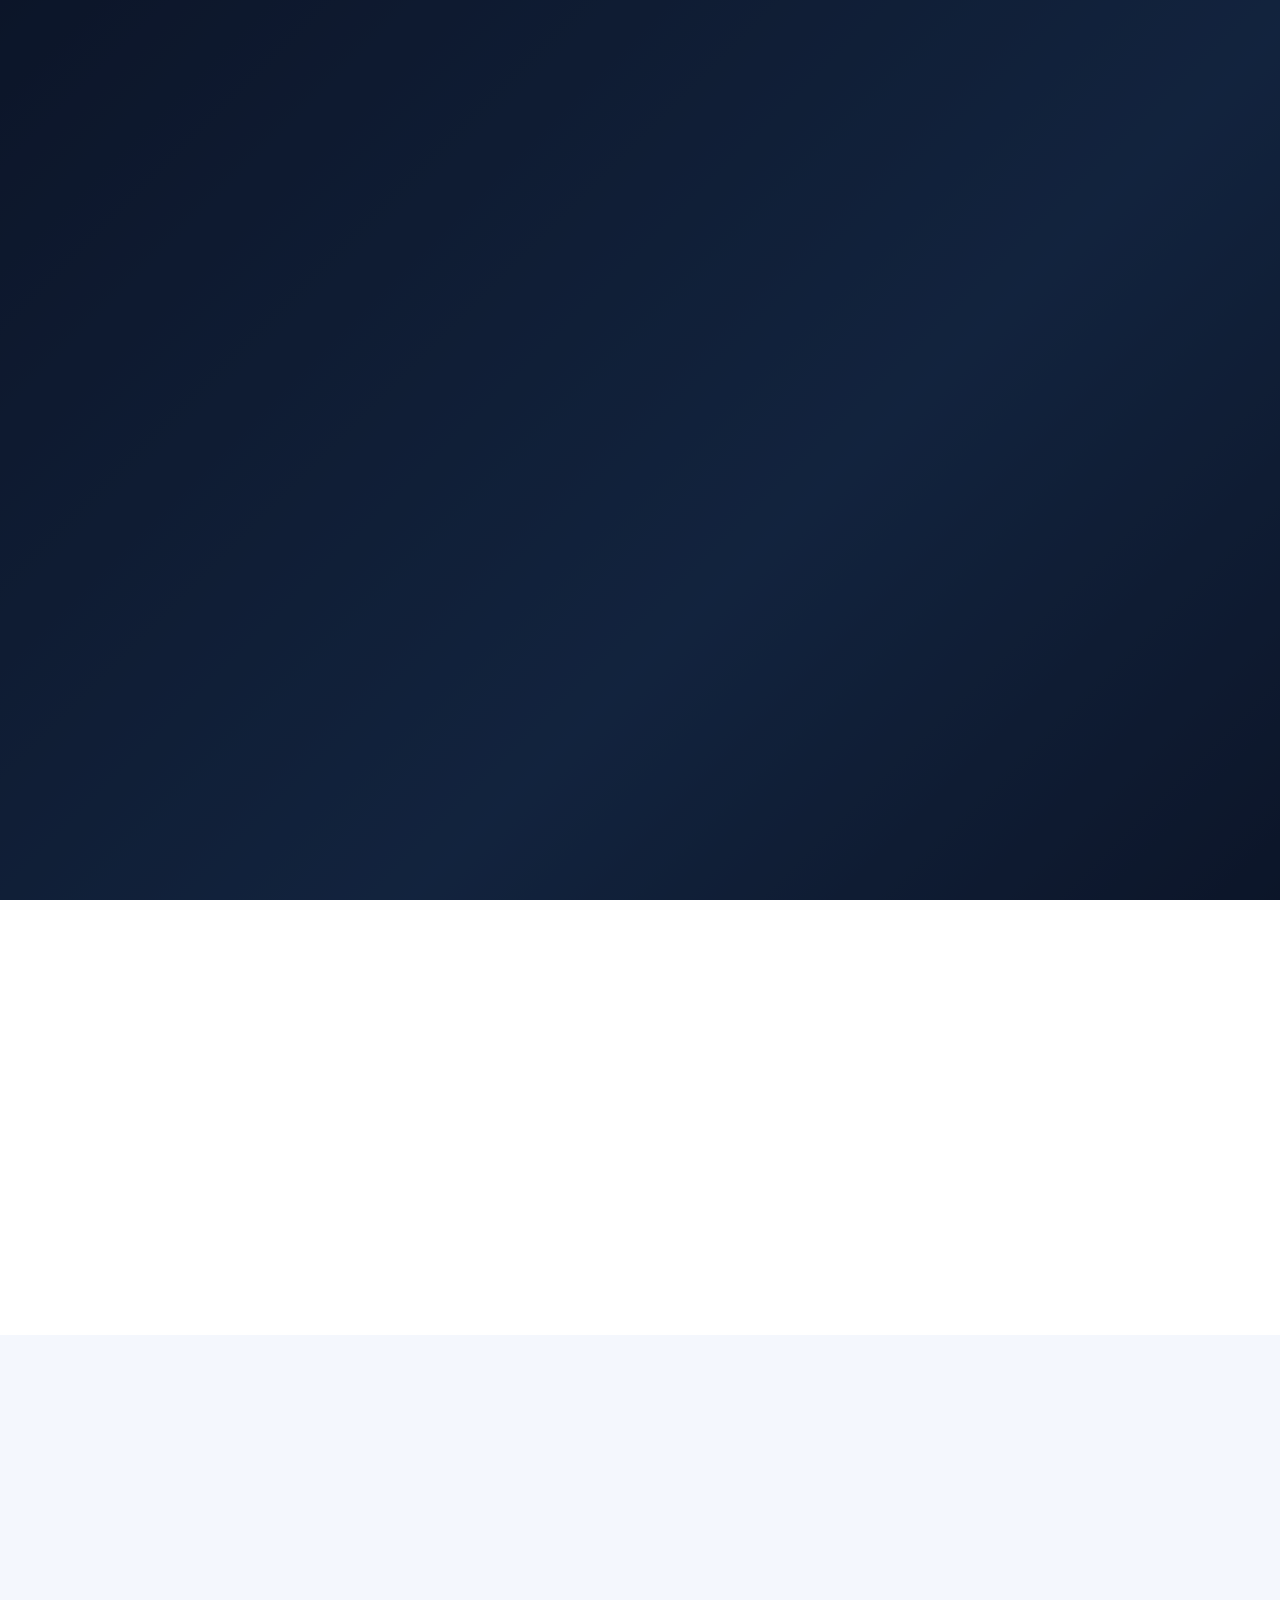
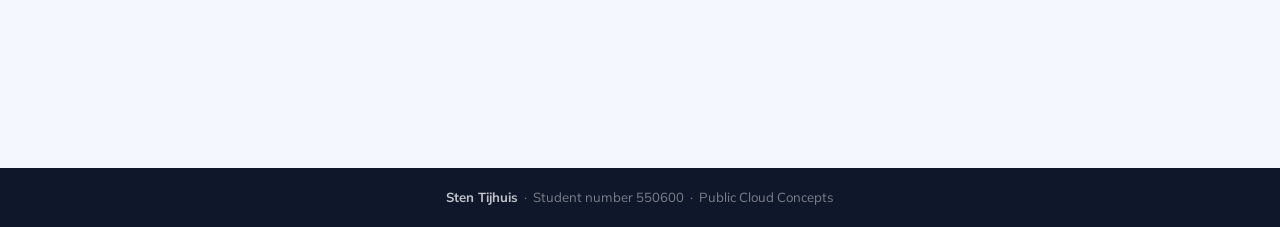
==== Week 1/Bestanden/static-site/index.html @ e8a8feec "chore: herstructurering van bestanden" ====
<!DOCTYPE html>
<html lang="en">

<head>
  <meta charset="utf-8">
  <meta content="width=device-width, initial-scale=1.0" name="viewport">
  <title>Sten Tijhuis — Public Cloud Concepts</title>

  <link href="assets/img/favicon.png" rel="icon">
  <link href="assets/img/apple-touch-icon.png" rel="apple-touch-icon">

  <link href="https://fonts.googleapis.com" rel="preconnect">
  <link href="https://fonts.gstatic.com" rel="preconnect" crossorigin>
  <link href="https://fonts.googleapis.com/css2?family=Raleway:wght@300;400;600;700;800&family=Mulish:wght@300;400;500;600&display=swap" rel="stylesheet">

  <link href="assets/vendor/bootstrap/css/bootstrap.min.css" rel="stylesheet">
  <link href="assets/vendor/bootstrap-icons/bootstrap-icons.css" rel="stylesheet">
  <link href="assets/vendor/aos/aos.css" rel="stylesheet">

  <style>
    :root {
      --accent: #4f8ef7;
      --dark:   #0f172a;
    }

    /* ── Hero ── */
    .hero {
      min-height: 100vh;
      /* TODO: replace gradient with your photo:
         background: url('assets/img/profile/your-photo.jpg') center/cover no-repeat; */
      background: linear-gradient(135deg, #0f172a 0%, #1e3a5f 60%, #0f172a 100%);
      display: flex;
      align-items: center;
      justify-content: center;
      text-align: center;
      position: relative;
    }

    .hero::before {
      content: "";
      position: absolute;
      inset: 0;
      background: rgba(10, 20, 40, 0.6);
    }

    .hero-content {
      position: relative;
      z-index: 2;
      color: #fff;
      padding: 2rem;
    }

    /* Swap this div for <img> once you have a photo */
    .hero-avatar {
      width: 140px;
      height: 140px;
      border-radius: 50%;
      background: var(--accent);
      display: flex;
      align-items: center;
      justify-content: center;
      font-family: 'Raleway', sans-serif;
      font-size: 2.8rem;
      font-weight: 700;
      color: #fff;
      margin: 0 auto 1.5rem;
      border: 4px solid rgba(255, 255, 255, 0.2);
    }

    .hero h1 {
      font-family: 'Raleway', sans-serif;
      font-size: clamp(2.2rem, 5vw, 3.5rem);
      font-weight: 800;
      margin-bottom: 0.5rem;
    }

    .hero .subtitle {
      font-family: 'Mulish', sans-serif;
      font-size: 1.1rem;
      color: rgba(255, 255, 255, 0.7);
      margin-bottom: 1.5rem;
    }

    .hero .student-badge {
      display: inline-block;
      background: rgba(79, 142, 247, 0.15);
      border: 1px solid var(--accent);
      color: #7eb3ff;
      font-family: 'Mulish', sans-serif;
      font-size: 0.85rem;
      padding: 0.35rem 1.1rem;
      border-radius: 50px;
    }

    .scroll-hint {
      position: absolute;
      bottom: 2rem;
      left: 50%;
      transform: translateX(-50%);
      color: rgba(255, 255, 255, 0.35);
      font-size: 1.6rem;
      animation: bounce 2s infinite;
      text-decoration: none;
    }

    @keyframes bounce {
      0%, 100% { transform: translateX(-50%) translateY(0); }
      50%       { transform: translateX(-50%) translateY(8px); }
    }

    /* ── Info cards ── */
    .section-about { padding: 80px 0; background: #fff; }

    .info-card {
      background: #f8faff;
      border: 1px solid #e3eaf7;
      border-radius: 12px;
      padding: 1.75rem;
      height: 100%;
    }

    .info-card .icon {
      width: 46px;
      height: 46px;
      background: var(--accent);
      border-radius: 10px;
      display: flex;
      align-items: center;
      justify-content: center;
      color: #fff;
      font-size: 1.2rem;
      margin-bottom: 1rem;
    }

    .info-card h5 {
      font-family: 'Raleway', sans-serif;
      font-size: 0.72rem;
      font-weight: 700;
      text-transform: uppercase;
      letter-spacing: 1.2px;
      color: #8899bb;
      margin-bottom: 0.3rem;
    }

    .info-card p {
      font-family: 'Mulish', sans-serif;
      font-size: 1rem;
      font-weight: 600;
      color: #1e2d4a;
      margin: 0;
    }

    /* ── Assignment section ── */
    .section-assignment { padding: 70px 0; background: #f4f7fd; }

    .section-label {
      font-family: 'Raleway', sans-serif;
      font-size: 0.75rem;
      font-weight: 700;
      text-transform: uppercase;
      letter-spacing: 2px;
      color: var(--accent);
      margin-bottom: 0.5rem;
    }

    .section-assignment h2 {
      font-family: 'Raleway', sans-serif;
      font-weight: 800;
      font-size: 1.9rem;
      color: #1e2d4a;
      margin-bottom: 1rem;
    }

    .section-assignment p {
      font-family: 'Mulish', sans-serif;
      color: #4a5a78;
      line-height: 1.85;
    }

    .tech-card {
      background: #fff;
      border: 1px solid #e3eaf7;
      border-radius: 12px;
      padding: 1.75rem;
    }

    .tech-card h6 {
      font-family: 'Raleway', sans-serif;
      font-size: 0.72rem;
      font-weight: 700;
      text-transform: uppercase;
      letter-spacing: 1.2px;
      color: #8899bb;
      margin-bottom: 1rem;
    }

    .tech-badge {
      display: inline-block;
      background: #f4f7fd;
      border: 1px solid #dde6f5;
      border-radius: 6px;
      padding: 0.35rem 0.85rem;
      font-family: 'Mulish', sans-serif;
      font-size: 0.82rem;
      font-weight: 600;
      color: #3a5280;
      margin: 0.2rem;
    }

    /* ── Footer ── */
    footer {
      background: var(--dark);
      color: rgba(255, 255, 255, 0.45);
      text-align: center;
      padding: 1.25rem;
      font-family: 'Mulish', sans-serif;
      font-size: 0.82rem;
    }

    footer strong { color: rgba(255, 255, 255, 0.75); }
  </style>
</head>

<body>

  <!-- ── Hero ── -->
  <section class="hero">
    <div class="hero-content" data-aos="fade-up">

      <img src="assets/img/profile/me.avif"
           alt="Sten Tijhuis"
           style="width:170px; height:170px; border-radius:50%; object-fit:cover;
                  border:4px solid rgba(255,255,255,0.2); margin-bottom:1.5rem;
                  display:block; margin-left:auto; margin-right:auto;">

      <h1>Sten Tijhuis</h1>
      <p class="subtitle">Moi, goeiedag</p>
      <span class="student-badge">
        <i class="bi bi-mortarboard me-1"></i> Student number: 550600
      </span>
    </div>
    <a href="#about" class="scroll-hint">
      <i class="bi bi-chevron-double-down"></i>
    </a>
  </section>

  <!-- ── About ── -->
  <section class="section-about" id="about">
    <div class="container">

      <div class="text-center mb-5" data-aos="fade-up">
        <p class="section-label">About</p>
        <h2 style="font-family:'Raleway',sans-serif; font-weight:800; font-size:2rem; color:#1e2d4a;">About me</h2>
      </div>

      <div class="row g-4 justify-content-center" data-aos="fade-up" data-aos-delay="100">
        <div class="col-md-4 col-sm-6">
          <div class="info-card">
            <div class="icon"><i class="bi bi-person-fill"></i></div>
            <h5>Name</h5>
            <p>Sten Tijhuis</p>
          </div>
        </div>
        <div class="col-md-4 col-sm-6">
          <div class="info-card">
            <div class="icon"><i class="bi bi-card-text"></i></div>
            <h5>Student number</h5>
            <p>550600</p>
          </div>
        </div>
        <div class="col-md-4 col-sm-6">
          <div class="info-card">
            <div class="icon"><i class="bi bi-cloud-fill"></i></div>
            <h5>Course</h5>
            <p>Public Cloud Concepts</p>
          </div>
        </div>
      </div>

    </div>
  </section>

  <!-- ── Assignment ── -->
  <section class="section-assignment" id="assignment">
    <div class="container">
      <div class="row align-items-center g-5">

        <div class="col-lg-6" data-aos="fade-right">
          <p class="section-label">Week 1</p>
          <h2>Kubernetes Cluster on Google Cloud</h2>
          <p>
            This application runs as a containerized workload inside a self-managed
            Kubernetes cluster hosted on Google Cloud — spanning three regions:
            Netherlands, Belgium, and the United Kingdom.
          </p>
          <p>
            The image is built automatically via a GitHub Actions CI/CD pipeline
            and pushed to Docker Hub. From there it is deployed to the cluster
            using <code>kubectl apply</code>.
          </p>
        </div>

        <div class="col-lg-6" data-aos="fade-left">
          <div class="tech-card">
            <h6>Tech Stack</h6>
            <span class="tech-badge"><i class="bi bi-google me-1"></i>Google Cloud</span>
            <span class="tech-badge"><i class="bi bi-hdd-network me-1"></i>Kubernetes v1.35</span>
            <span class="tech-badge">kubeadm</span>
            <span class="tech-badge">Flannel CNI</span>
            <span class="tech-badge"><i class="bi bi-box-seam me-1"></i>Docker</span>
            <span class="tech-badge"><i class="bi bi-github me-1"></i>GitHub Actions</span>
            <span class="tech-badge">Docker Hub</span>
            <span class="tech-badge">nginx:alpine</span>
            <span class="tech-badge">Ubuntu 25.10</span>
          </div>
        </div>

      </div>
    </div>
  </section>

  <!-- ── Footer ── -->
  <footer>
    <strong>Sten Tijhuis</strong> &nbsp;·&nbsp; Student number 550600 &nbsp;·&nbsp; Public Cloud Concepts
  </footer>

  <script src="assets/vendor/bootstrap/js/bootstrap.bundle.min.js"></script>
  <script src="assets/vendor/aos/aos.js"></script>
  <script>AOS.init({ duration: 600, easing: 'ease-in-out', once: true });</script>

</body>
</html>
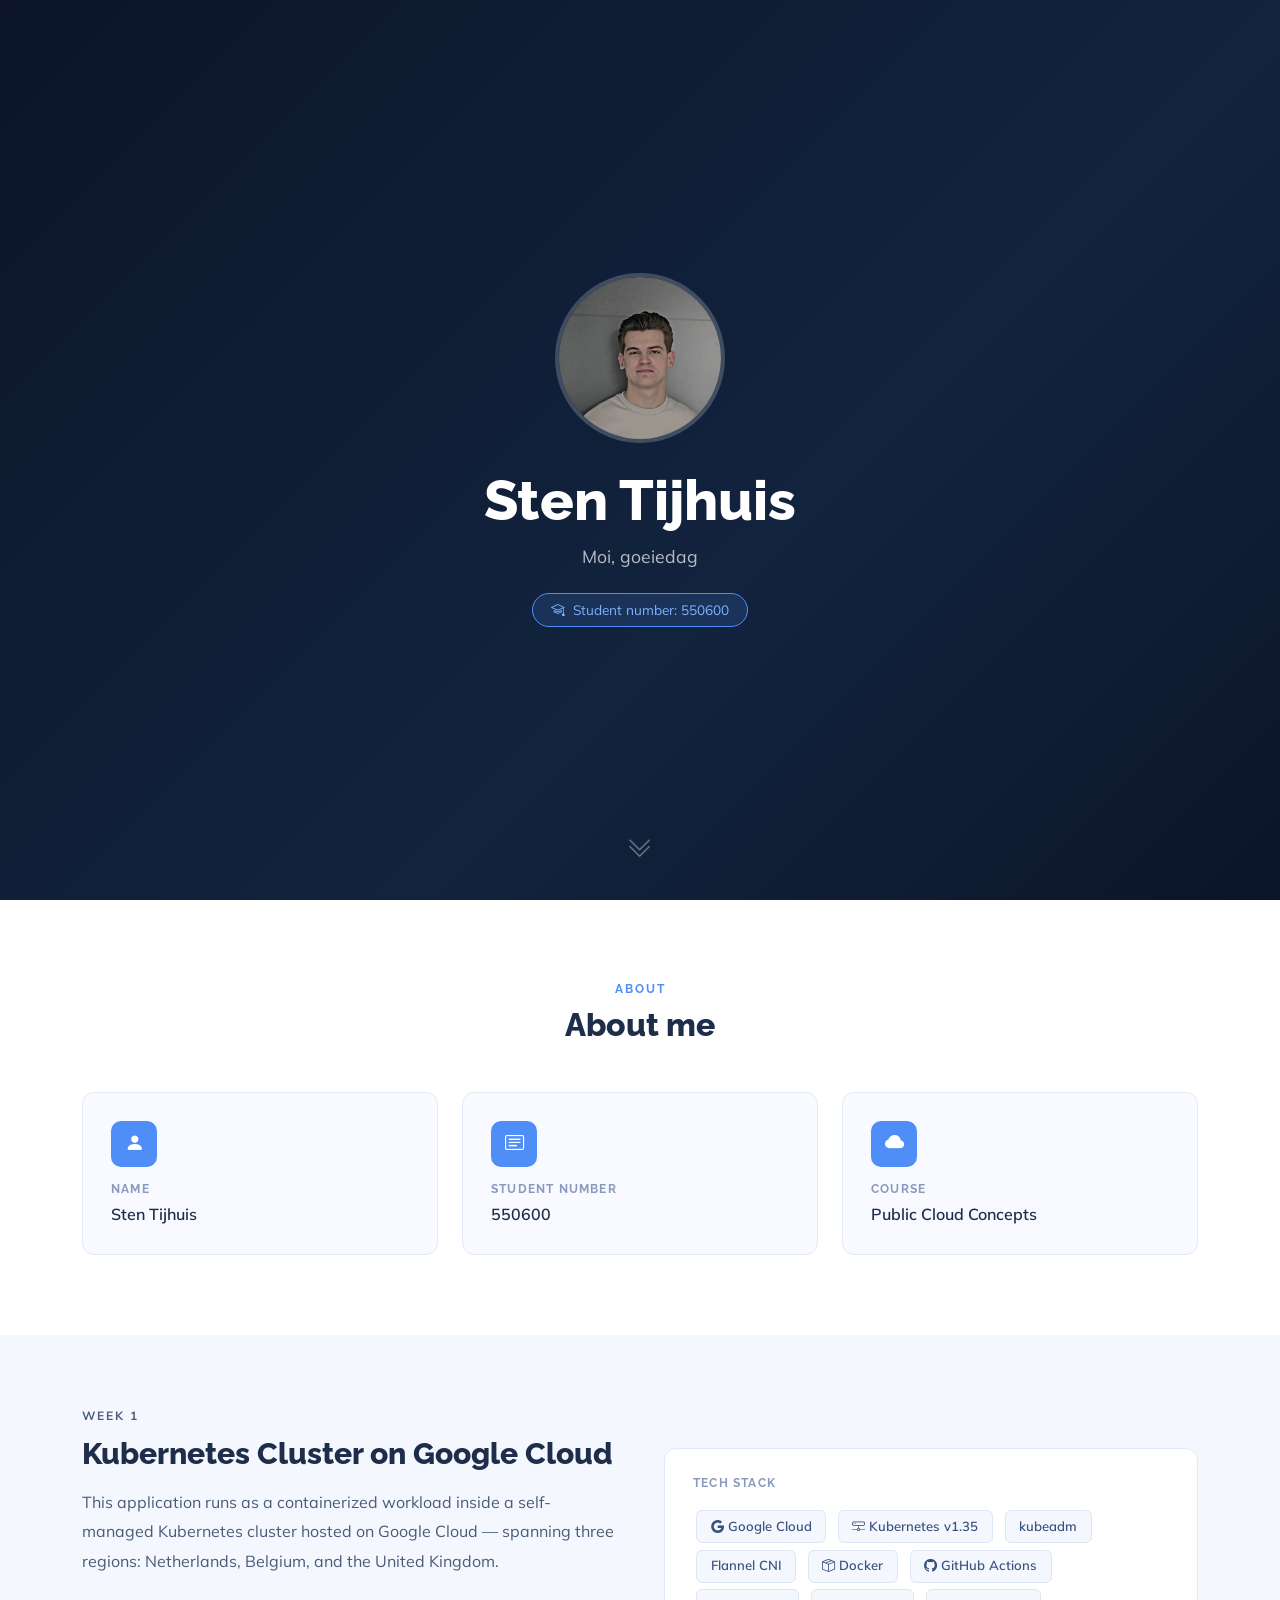
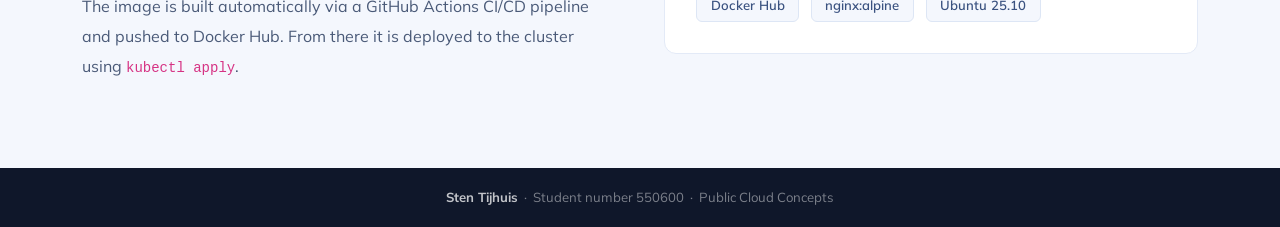
==== commit 433621ef: "chore: remove unused vendor CSS/JS and minify remaining assets Co-authored-by: Stensel8 <102481635+S" ====
--- a/Week 1/Bestanden/static-site/index.html
+++ b/Week 1/Bestanden/static-site/index.html
@@ -1,332 +1,131 @@
-<!DOCTYPE html>
-<html lang="en">
-
-<head>
-  <meta charset="utf-8">
-  <meta content="width=device-width, initial-scale=1.0" name="viewport">
-  <title>Sten Tijhuis — Public Cloud Concepts</title>
-
-  <link href="assets/img/favicon.png" rel="icon">
-  <link href="assets/img/apple-touch-icon.png" rel="apple-touch-icon">
-
-  <link href="https://fonts.googleapis.com" rel="preconnect">
-  <link href="https://fonts.gstatic.com" rel="preconnect" crossorigin>
-  <link href="https://fonts.googleapis.com/css2?family=Raleway:wght@300;400;600;700;800&family=Mulish:wght@300;400;500;600&display=swap" rel="stylesheet">
-
-  <link href="assets/vendor/bootstrap/css/bootstrap.min.css" rel="stylesheet">
-  <link href="assets/vendor/bootstrap-icons/bootstrap-icons.css" rel="stylesheet">
-  <link href="assets/vendor/aos/aos.css" rel="stylesheet">
-
-  <style>
-    :root {
-      --accent: #4f8ef7;
-      --dark:   #0f172a;
-    }
-
-    /* ── Hero ── */
-    .hero {
-      min-height: 100vh;
-      /* TODO: replace gradient with your photo:
-         background: url('assets/img/profile/your-photo.jpg') center/cover no-repeat; */
-      background: linear-gradient(135deg, #0f172a 0%, #1e3a5f 60%, #0f172a 100%);
-      display: flex;
-      align-items: center;
-      justify-content: center;
-      text-align: center;
-      position: relative;
-    }
-
-    .hero::before {
-      content: "";
-      position: absolute;
-      inset: 0;
-      background: rgba(10, 20, 40, 0.6);
-    }
-
-    .hero-content {
-      position: relative;
-      z-index: 2;
-      color: #fff;
-      padding: 2rem;
-    }
-
-    /* Swap this div for <img> once you have a photo */
-    .hero-avatar {
-      width: 140px;
-      height: 140px;
-      border-radius: 50%;
-      background: var(--accent);
-      display: flex;
-      align-items: center;
-      justify-content: center;
-      font-family: 'Raleway', sans-serif;
-      font-size: 2.8rem;
-      font-weight: 700;
-      color: #fff;
-      margin: 0 auto 1.5rem;
-      border: 4px solid rgba(255, 255, 255, 0.2);
-    }
-
-    .hero h1 {
-      font-family: 'Raleway', sans-serif;
-      font-size: clamp(2.2rem, 5vw, 3.5rem);
-      font-weight: 800;
-      margin-bottom: 0.5rem;
-    }
-
-    .hero .subtitle {
-      font-family: 'Mulish', sans-serif;
-      font-size: 1.1rem;
-      color: rgba(255, 255, 255, 0.7);
-      margin-bottom: 1.5rem;
-    }
-
-    .hero .student-badge {
-      display: inline-block;
-      background: rgba(79, 142, 247, 0.15);
-      border: 1px solid var(--accent);
-      color: #7eb3ff;
-      font-family: 'Mulish', sans-serif;
-      font-size: 0.85rem;
-      padding: 0.35rem 1.1rem;
-      border-radius: 50px;
-    }
-
-    .scroll-hint {
-      position: absolute;
-      bottom: 2rem;
-      left: 50%;
-      transform: translateX(-50%);
-      color: rgba(255, 255, 255, 0.35);
-      font-size: 1.6rem;
-      animation: bounce 2s infinite;
-      text-decoration: none;
-    }
-
-    @keyframes bounce {
-      0%, 100% { transform: translateX(-50%) translateY(0); }
-      50%       { transform: translateX(-50%) translateY(8px); }
-    }
-
-    /* ── Info cards ── */
-    .section-about { padding: 80px 0; background: #fff; }
-
-    .info-card {
-      background: #f8faff;
-      border: 1px solid #e3eaf7;
-      border-radius: 12px;
-      padding: 1.75rem;
-      height: 100%;
-    }
-
-    .info-card .icon {
-      width: 46px;
-      height: 46px;
-      background: var(--accent);
-      border-radius: 10px;
-      display: flex;
-      align-items: center;
-      justify-content: center;
-      color: #fff;
-      font-size: 1.2rem;
-      margin-bottom: 1rem;
-    }
-
-    .info-card h5 {
-      font-family: 'Raleway', sans-serif;
-      font-size: 0.72rem;
-      font-weight: 700;
-      text-transform: uppercase;
-      letter-spacing: 1.2px;
-      color: #8899bb;
-      margin-bottom: 0.3rem;
-    }
-
-    .info-card p {
-      font-family: 'Mulish', sans-serif;
-      font-size: 1rem;
-      font-weight: 600;
-      color: #1e2d4a;
-      margin: 0;
-    }
-
-    /* ── Assignment section ── */
-    .section-assignment { padding: 70px 0; background: #f4f7fd; }
-
-    .section-label {
-      font-family: 'Raleway', sans-serif;
-      font-size: 0.75rem;
-      font-weight: 700;
-      text-transform: uppercase;
-      letter-spacing: 2px;
-      color: var(--accent);
-      margin-bottom: 0.5rem;
-    }
-
-    .section-assignment h2 {
-      font-family: 'Raleway', sans-serif;
-      font-weight: 800;
-      font-size: 1.9rem;
-      color: #1e2d4a;
-      margin-bottom: 1rem;
-    }
-
-    .section-assignment p {
-      font-family: 'Mulish', sans-serif;
-      color: #4a5a78;
-      line-height: 1.85;
-    }
-
-    .tech-card {
-      background: #fff;
-      border: 1px solid #e3eaf7;
-      border-radius: 12px;
-      padding: 1.75rem;
-    }
-
-    .tech-card h6 {
-      font-family: 'Raleway', sans-serif;
-      font-size: 0.72rem;
-      font-weight: 700;
-      text-transform: uppercase;
-      letter-spacing: 1.2px;
-      color: #8899bb;
-      margin-bottom: 1rem;
-    }
-
-    .tech-badge {
-      display: inline-block;
-      background: #f4f7fd;
-      border: 1px solid #dde6f5;
-      border-radius: 6px;
-      padding: 0.35rem 0.85rem;
-      font-family: 'Mulish', sans-serif;
-      font-size: 0.82rem;
-      font-weight: 600;
-      color: #3a5280;
-      margin: 0.2rem;
-    }
-
-    /* ── Footer ── */
-    footer {
-      background: var(--dark);
-      color: rgba(255, 255, 255, 0.45);
-      text-align: center;
-      padding: 1.25rem;
-      font-family: 'Mulish', sans-serif;
-      font-size: 0.82rem;
-    }
-
-    footer strong { color: rgba(255, 255, 255, 0.75); }
-  </style>
-</head>
-
-<body>
-
-  <!-- ── Hero ── -->
-  <section class="hero">
-    <div class="hero-content" data-aos="fade-up">
-
-      <img src="assets/img/profile/me.avif"
-           alt="Sten Tijhuis"
-           style="width:170px; height:170px; border-radius:50%; object-fit:cover;
-                  border:4px solid rgba(255,255,255,0.2); margin-bottom:1.5rem;
-                  display:block; margin-left:auto; margin-right:auto;">
-
-      <h1>Sten Tijhuis</h1>
-      <p class="subtitle">Moi, goeiedag</p>
-      <span class="student-badge">
-        <i class="bi bi-mortarboard me-1"></i> Student number: 550600
-      </span>
-    </div>
-    <a href="#about" class="scroll-hint">
-      <i class="bi bi-chevron-double-down"></i>
-    </a>
-  </section>
-
-  <!-- ── About ── -->
-  <section class="section-about" id="about">
-    <div class="container">
-
-      <div class="text-center mb-5" data-aos="fade-up">
-        <p class="section-label">About</p>
-        <h2 style="font-family:'Raleway',sans-serif; font-weight:800; font-size:2rem; color:#1e2d4a;">About me</h2>
-      </div>
-
-      <div class="row g-4 justify-content-center" data-aos="fade-up" data-aos-delay="100">
-        <div class="col-md-4 col-sm-6">
-          <div class="info-card">
-            <div class="icon"><i class="bi bi-person-fill"></i></div>
-            <h5>Name</h5>
-            <p>Sten Tijhuis</p>
-          </div>
-        </div>
-        <div class="col-md-4 col-sm-6">
-          <div class="info-card">
-            <div class="icon"><i class="bi bi-card-text"></i></div>
-            <h5>Student number</h5>
-            <p>550600</p>
-          </div>
-        </div>
-        <div class="col-md-4 col-sm-6">
-          <div class="info-card">
-            <div class="icon"><i class="bi bi-cloud-fill"></i></div>
-            <h5>Course</h5>
-            <p>Public Cloud Concepts</p>
-          </div>
-        </div>
-      </div>
-
-    </div>
-  </section>
-
-  <!-- ── Assignment ── -->
-  <section class="section-assignment" id="assignment">
-    <div class="container">
-      <div class="row align-items-center g-5">
-
-        <div class="col-lg-6" data-aos="fade-right">
-          <p class="section-label">Week 1</p>
-          <h2>Kubernetes Cluster on Google Cloud</h2>
-          <p>
-            This application runs as a containerized workload inside a self-managed
-            Kubernetes cluster hosted on Google Cloud — spanning three regions:
-            Netherlands, Belgium, and the United Kingdom.
-          </p>
-          <p>
-            The image is built automatically via a GitHub Actions CI/CD pipeline
-            and pushed to Docker Hub. From there it is deployed to the cluster
-            using <code>kubectl apply</code>.
-          </p>
-        </div>
-
-        <div class="col-lg-6" data-aos="fade-left">
-          <div class="tech-card">
-            <h6>Tech Stack</h6>
-            <span class="tech-badge"><i class="bi bi-google me-1"></i>Google Cloud</span>
-            <span class="tech-badge"><i class="bi bi-hdd-network me-1"></i>Kubernetes v1.35</span>
-            <span class="tech-badge">kubeadm</span>
-            <span class="tech-badge">Flannel CNI</span>
-            <span class="tech-badge"><i class="bi bi-box-seam me-1"></i>Docker</span>
-            <span class="tech-badge"><i class="bi bi-github me-1"></i>GitHub Actions</span>
-            <span class="tech-badge">Docker Hub</span>
-            <span class="tech-badge">nginx:alpine</span>
-            <span class="tech-badge">Ubuntu 25.10</span>
-          </div>
-        </div>
-
-      </div>
-    </div>
-  </section>
-
-  <!-- ── Footer ── -->
-  <footer>
-    <strong>Sten Tijhuis</strong> &nbsp;·&nbsp; Student number 550600 &nbsp;·&nbsp; Public Cloud Concepts
-  </footer>
-
-  <script src="assets/vendor/bootstrap/js/bootstrap.bundle.min.js"></script>
-  <script src="assets/vendor/aos/aos.js"></script>
-  <script>AOS.init({ duration: 600, easing: 'ease-in-out', once: true });</script>
-
-</body>
-</html>
+<!DOCTYPE html>
+<html lang="en">
+
+<head>
+  <meta charset="utf-8">
+  <meta content="width=device-width, initial-scale=1.0" name="viewport">
+  <title>Sten Tijhuis — Public Cloud Concepts</title>
+
+  <link href="assets/img/favicon.png" rel="icon">
+  <link href="assets/img/apple-touch-icon.png" rel="apple-touch-icon">
+
+  <link href="https://fonts.googleapis.com" rel="preconnect">
+  <link href="https://fonts.gstatic.com" rel="preconnect" crossorigin>
+  <link href="https://fonts.googleapis.com/css2?family=Raleway:wght@300;400;600;700;800&family=Mulish:wght@300;400;500;600&display=swap" rel="stylesheet">
+
+  <link href="assets/vendor/bootstrap/css/bootstrap.min.css" rel="stylesheet">
+  <link href="assets/vendor/bootstrap-icons/bootstrap-icons.min.css" rel="stylesheet">
+  <link href="assets/vendor/aos/aos.css" rel="stylesheet">
+
+  <style>:root{--accent:#4f8ef7;--dark:#0f172a}.hero{min-height:100vh;background:linear-gradient(135deg,#0f172a 0,#1e3a5f 60%,#0f172a 100%);display:flex;align-items:center;justify-content:center;text-align:center;position:relative}.hero::before{content:"";position:absolute;inset:0;background:rgba(10,20,40,.6)}.hero-content{position:relative;z-index:2;color:#fff;padding:2rem}.hero-avatar{width:140px;height:140px;border-radius:50%;background:var(--accent);display:flex;align-items:center;justify-content:center;font-family:Raleway,sans-serif;font-size:2.8rem;font-weight:700;color:#fff;margin:0 auto 1.5rem;border:4px solid rgba(255,255,255,.2)}.hero h1{font-family:Raleway,sans-serif;font-size:clamp(2.2rem, 5vw, 3.5rem);font-weight:800;margin-bottom:.5rem}.hero .subtitle{font-family:Mulish,sans-serif;font-size:1.1rem;color:rgba(255,255,255,.7);margin-bottom:1.5rem}.hero .student-badge{display:inline-block;background:rgba(79,142,247,.15);border:1px solid var(--accent);color:#7eb3ff;font-family:Mulish,sans-serif;font-size:.85rem;padding:.35rem 1.1rem;border-radius:50px}.scroll-hint{position:absolute;bottom:2rem;left:50%;transform:translateX(-50%);color:rgba(255,255,255,.35);font-size:1.6rem;animation:bounce 2s infinite;text-decoration:none}@keyframes bounce{0%,100%{transform:translateX(-50%) translateY(0)}50%{transform:translateX(-50%) translateY(8px)}}.section-about{padding:80px 0;background:#fff}.info-card{background:#f8faff;border:1px solid #e3eaf7;border-radius:12px;padding:1.75rem;height:100%}.info-card .icon{width:46px;height:46px;background:var(--accent);border-radius:10px;display:flex;align-items:center;justify-content:center;color:#fff;font-size:1.2rem;margin-bottom:1rem}.info-card h5{font-family:Raleway,sans-serif;font-size:.72rem;font-weight:700;text-transform:uppercase;letter-spacing:1.2px;color:#89b;margin-bottom:.3rem}.info-card p{font-family:Mulish,sans-serif;font-size:1rem;font-weight:600;color:#1e2d4a;margin:0}.section-assignment{padding:70px 0;background:#f4f7fd}.section-label{font-family:Raleway,sans-serif;font-size:.75rem;font-weight:700;text-transform:uppercase;letter-spacing:2px;color:var(--accent);margin-bottom:.5rem}.section-assignment h2{font-family:Raleway,sans-serif;font-weight:800;font-size:1.9rem;color:#1e2d4a;margin-bottom:1rem}.section-assignment p{font-family:Mulish,sans-serif;color:#4a5a78;line-height:1.85}.tech-card{background:#fff;border:1px solid #e3eaf7;border-radius:12px;padding:1.75rem}.tech-card h6{font-family:Raleway,sans-serif;font-size:.72rem;font-weight:700;text-transform:uppercase;letter-spacing:1.2px;color:#89b;margin-bottom:1rem}.tech-badge{display:inline-block;background:#f4f7fd;border:1px solid #dde6f5;border-radius:6px;padding:.35rem .85rem;font-family:Mulish,sans-serif;font-size:.82rem;font-weight:600;color:#3a5280;margin:.2rem}footer{background:var(--dark);color:rgba(255,255,255,.45);text-align:center;padding:1.25rem;font-family:Mulish,sans-serif;font-size:.82rem}footer strong{color:rgba(255,255,255,.75)}</style>
+</head>
+
+<body>
+
+  <!-- ── Hero ── -->
+  <section class="hero">
+    <div class="hero-content" data-aos="fade-up">
+
+      <img src="assets/img/profile/me.avif"
+           alt="Sten Tijhuis"
+           style="width:170px; height:170px; border-radius:50%; object-fit:cover;
+                  border:4px solid rgba(255,255,255,0.2); margin-bottom:1.5rem;
+                  display:block; margin-left:auto; margin-right:auto;">
+
+      <h1>Sten Tijhuis</h1>
+      <p class="subtitle">Moi, goeiedag</p>
+      <span class="student-badge">
+        <i class="bi bi-mortarboard me-1"></i> Student number: 550600
+      </span>
+    </div>
+    <a href="#about" class="scroll-hint">
+      <i class="bi bi-chevron-double-down"></i>
+    </a>
+  </section>
+
+  <!-- ── About ── -->
+  <section class="section-about" id="about">
+    <div class="container">
+
+      <div class="text-center mb-5" data-aos="fade-up">
+        <p class="section-label">About</p>
+        <h2 style="font-family:'Raleway',sans-serif; font-weight:800; font-size:2rem; color:#1e2d4a;">About me</h2>
+      </div>
+
+      <div class="row g-4 justify-content-center" data-aos="fade-up" data-aos-delay="100">
+        <div class="col-md-4 col-sm-6">
+          <div class="info-card">
+            <div class="icon"><i class="bi bi-person-fill"></i></div>
+            <h5>Name</h5>
+            <p>Sten Tijhuis</p>
+          </div>
+        </div>
+        <div class="col-md-4 col-sm-6">
+          <div class="info-card">
+            <div class="icon"><i class="bi bi-card-text"></i></div>
+            <h5>Student number</h5>
+            <p>550600</p>
+          </div>
+        </div>
+        <div class="col-md-4 col-sm-6">
+          <div class="info-card">
+            <div class="icon"><i class="bi bi-cloud-fill"></i></div>
+            <h5>Course</h5>
+            <p>Public Cloud Concepts</p>
+          </div>
+        </div>
+      </div>
+
+    </div>
+  </section>
+
+  <!-- ── Assignment ── -->
+  <section class="section-assignment" id="assignment">
+    <div class="container">
+      <div class="row align-items-center g-5">
+
+        <div class="col-lg-6" data-aos="fade-right">
+          <p class="section-label">Week 1</p>
+          <h2>Kubernetes Cluster on Google Cloud</h2>
+          <p>
+            This application runs as a containerized workload inside a self-managed
+            Kubernetes cluster hosted on Google Cloud — spanning three regions:
+            Netherlands, Belgium, and the United Kingdom.
+          </p>
+          <p>
+            The image is built automatically via a GitHub Actions CI/CD pipeline
+            and pushed to Docker Hub. From there it is deployed to the cluster
+            using <code>kubectl apply</code>.
+          </p>
+        </div>
+
+        <div class="col-lg-6" data-aos="fade-left">
+          <div class="tech-card">
+            <h6>Tech Stack</h6>
+            <span class="tech-badge"><i class="bi bi-google me-1"></i>Google Cloud</span>
+            <span class="tech-badge"><i class="bi bi-hdd-network me-1"></i>Kubernetes v1.35</span>
+            <span class="tech-badge">kubeadm</span>
+            <span class="tech-badge">Flannel CNI</span>
+            <span class="tech-badge"><i class="bi bi-box-seam me-1"></i>Docker</span>
+            <span class="tech-badge"><i class="bi bi-github me-1"></i>GitHub Actions</span>
+            <span class="tech-badge">Docker Hub</span>
+            <span class="tech-badge">nginx:alpine</span>
+            <span class="tech-badge">Ubuntu 25.10</span>
+          </div>
+        </div>
+
+      </div>
+    </div>
+  </section>
+
+  <!-- ── Footer ── -->
+  <footer>
+    <strong>Sten Tijhuis</strong> &nbsp;·&nbsp; Student number 550600 &nbsp;·&nbsp; Public Cloud Concepts
+  </footer>
+
+  <script src="assets/vendor/bootstrap/js/bootstrap.bundle.min.js"></script>
+  <script src="assets/vendor/aos/aos.js"></script>
+  <script>AOS.init({ duration: 600, easing: 'ease-in-out', once: true });</script>
+
+</body>
+</html>
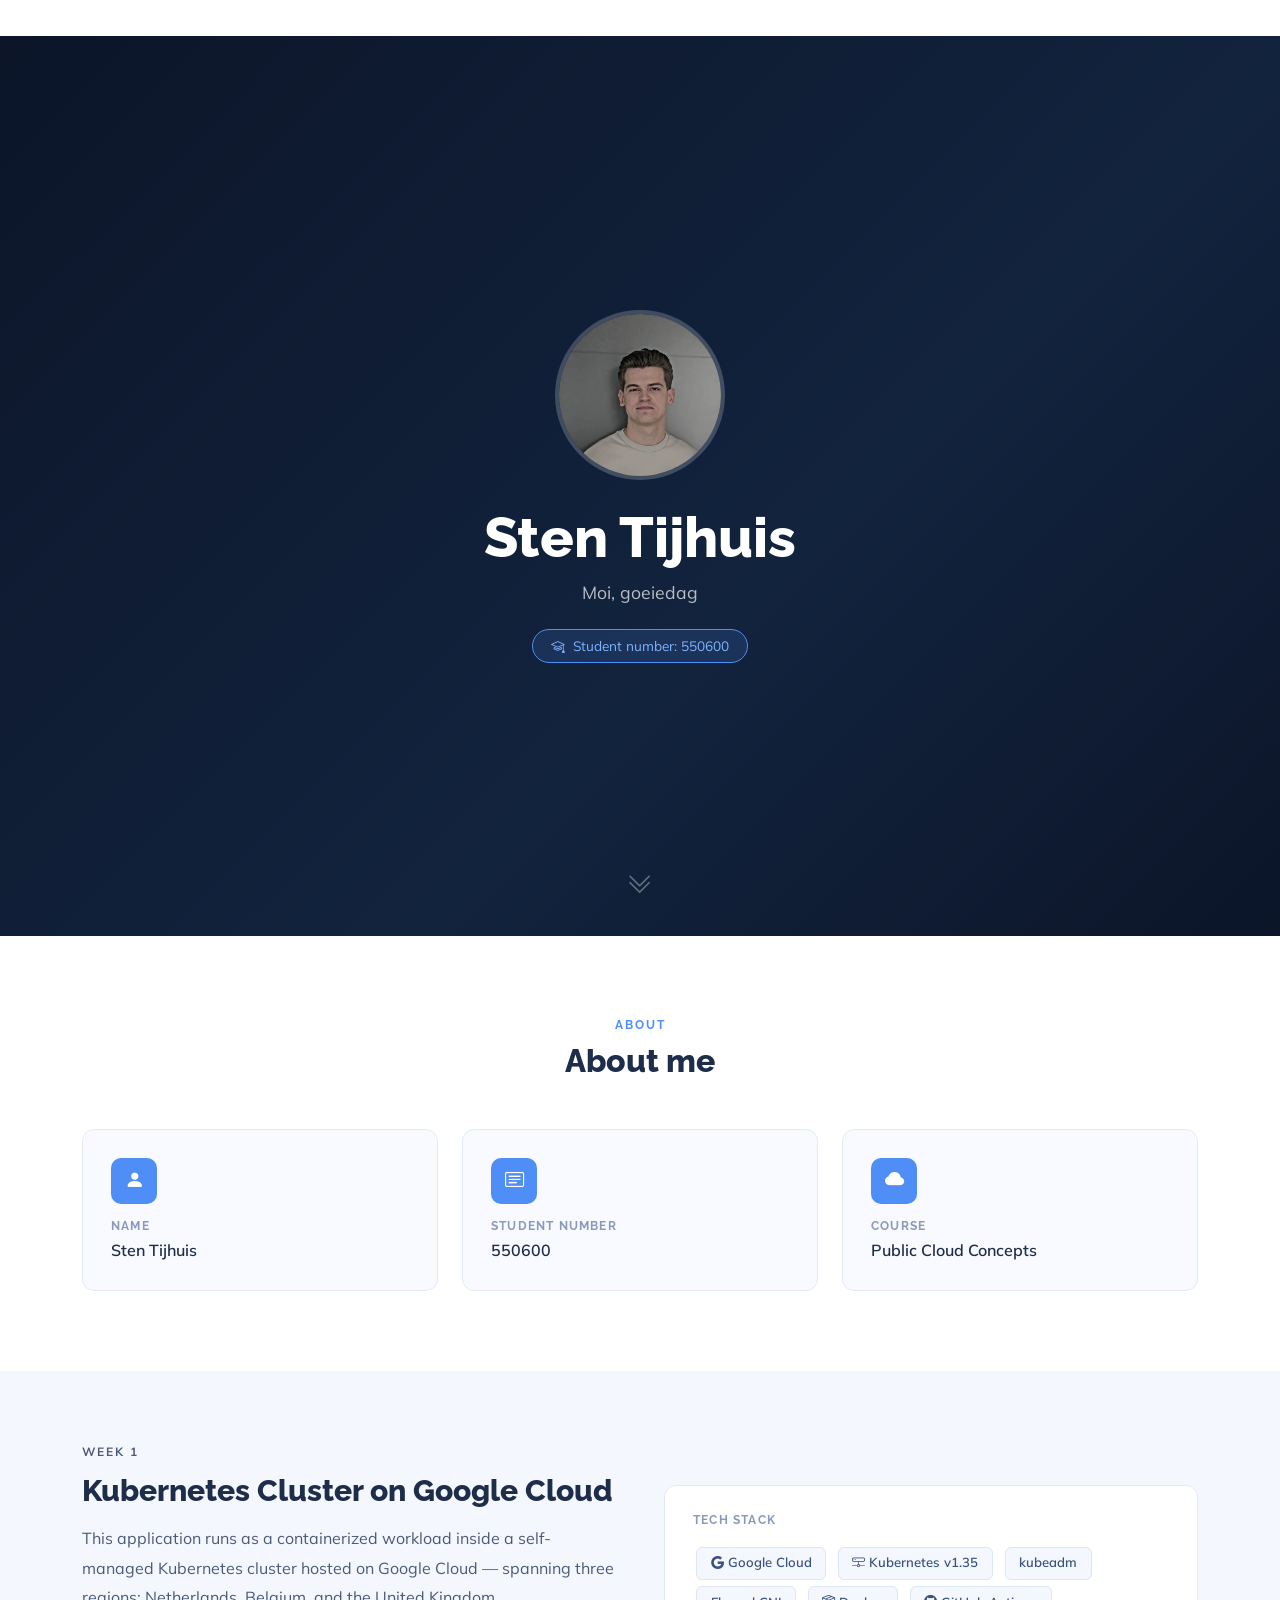
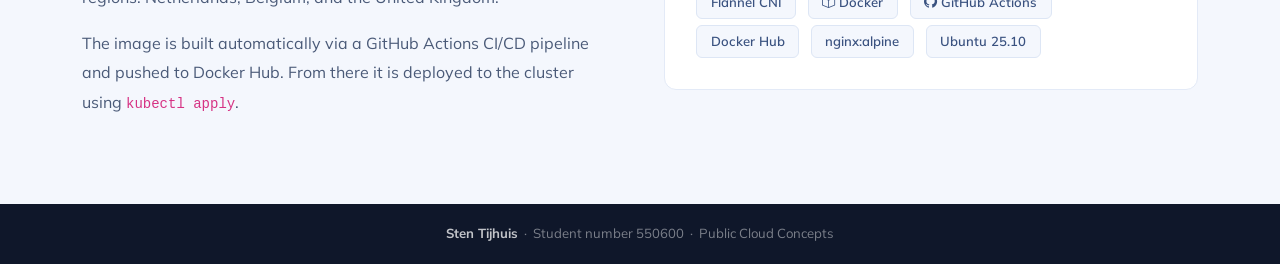
==== commit 2f655c6b: "feat: Add new AVIF image for website display in Week 3 Uitwerking" ====
--- a/Week 1/Bestanden/static-site/index.html
+++ b/Week 1/Bestanden/static-site/index.html
@@ -6,8 +6,6 @@
   <meta content="width=device-width, initial-scale=1.0" name="viewport">
   <title>Sten Tijhuis — Public Cloud Concepts</title>
 
-  <link href="assets/img/favicon.png" rel="icon">
-  <link href="assets/img/apple-touch-icon.png" rel="apple-touch-icon">
 
   <link href="https://fonts.googleapis.com" rel="preconnect">
   <link href="https://fonts.gstatic.com" rel="preconnect" crossorigin>
@@ -21,6 +19,11 @@
 </head>
 
 <body>
+
+  <!-- Slot indicator: ingevoegd op build-tijd via Docker ARG -->
+  <div style="background:__SLOT_COLOR__;color:#fff;text-align:center;padding:.5rem 1rem;font-family:Mulish,sans-serif;font-size:.85rem;font-weight:700;letter-spacing:.5px;">
+    Active deployment slot: __SLOT__
+  </div>
 
   <!-- ── Hero ── -->
   <section class="hero">
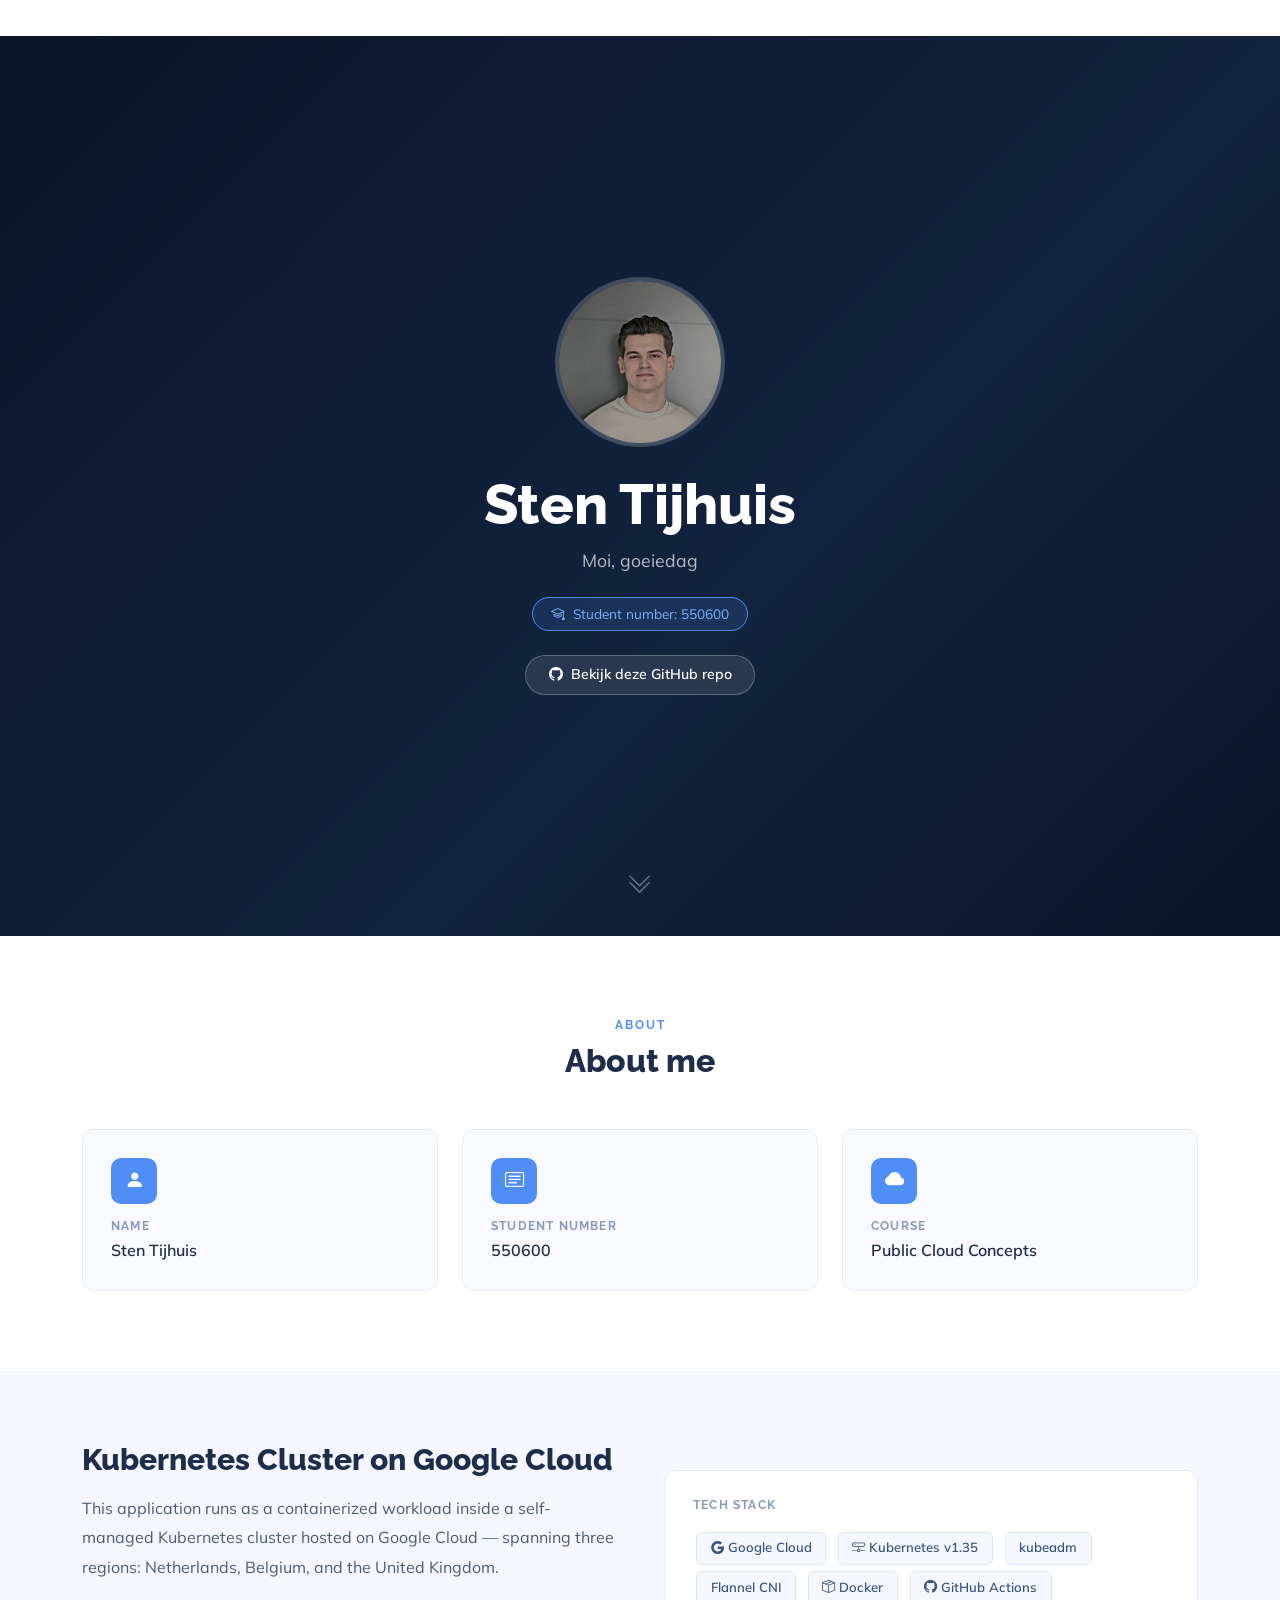
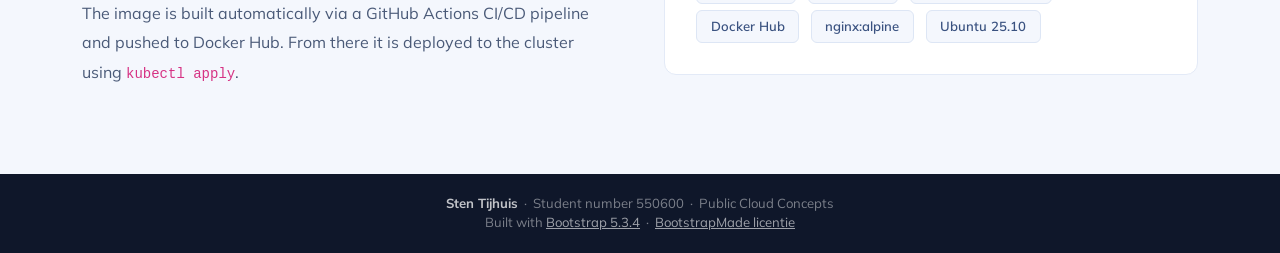
==== commit 7db78708: "feat: Add CI badges and update Docker configuration for Blue-Green deployment" ====
--- a/Week 1/Bestanden/static-site/index.html
+++ b/Week 1/Bestanden/static-site/index.html
@@ -40,6 +40,13 @@
       <span class="student-badge">
         <i class="bi bi-mortarboard me-1"></i> Student number: 550600
       </span>
+      <div style="margin-top:1.5rem;">
+        <a href="https://github.com/Stensel8/public-cloud-concepts" target="_blank" rel="noopener"
+           style="display:inline-flex;align-items:center;gap:.5rem;background:rgba(255,255,255,.1);border:1px solid rgba(255,255,255,.25);color:#fff;font-family:Mulish,sans-serif;font-size:.88rem;font-weight:600;padding:.55rem 1.4rem;border-radius:50px;text-decoration:none;transition:background .2s;"
+           onmouseover="this.style.background='rgba(255,255,255,.2)'" onmouseout="this.style.background='rgba(255,255,255,.1)'">
+          <i class="bi bi-github"></i> Bekijk deze GitHub repo
+        </a>
+      </div>
     </div>
     <a href="#about" class="scroll-hint">
       <i class="bi bi-chevron-double-down"></i>
@@ -88,7 +95,6 @@
       <div class="row align-items-center g-5">
 
         <div class="col-lg-6" data-aos="fade-right">
-          <p class="section-label">Week 1</p>
           <h2>Kubernetes Cluster on Google Cloud</h2>
           <p>
             This application runs as a containerized workload inside a self-managed
@@ -124,6 +130,10 @@
   <!-- ── Footer ── -->
   <footer>
     <strong>Sten Tijhuis</strong> &nbsp;·&nbsp; Student number 550600 &nbsp;·&nbsp; Public Cloud Concepts
+    <br>
+    Built with <a href="https://getbootstrap.com/" target="_blank" rel="noopener" style="color:rgba(255,255,255,.6);">Bootstrap 5.3.4</a>
+    &nbsp;·&nbsp;
+    <a href="https://bootstrapmade.com/license/" target="_blank" rel="noopener" style="color:rgba(255,255,255,.6);">BootstrapMade licentie</a>
   </footer>
 
   <script src="assets/vendor/bootstrap/js/bootstrap.bundle.min.js"></script>
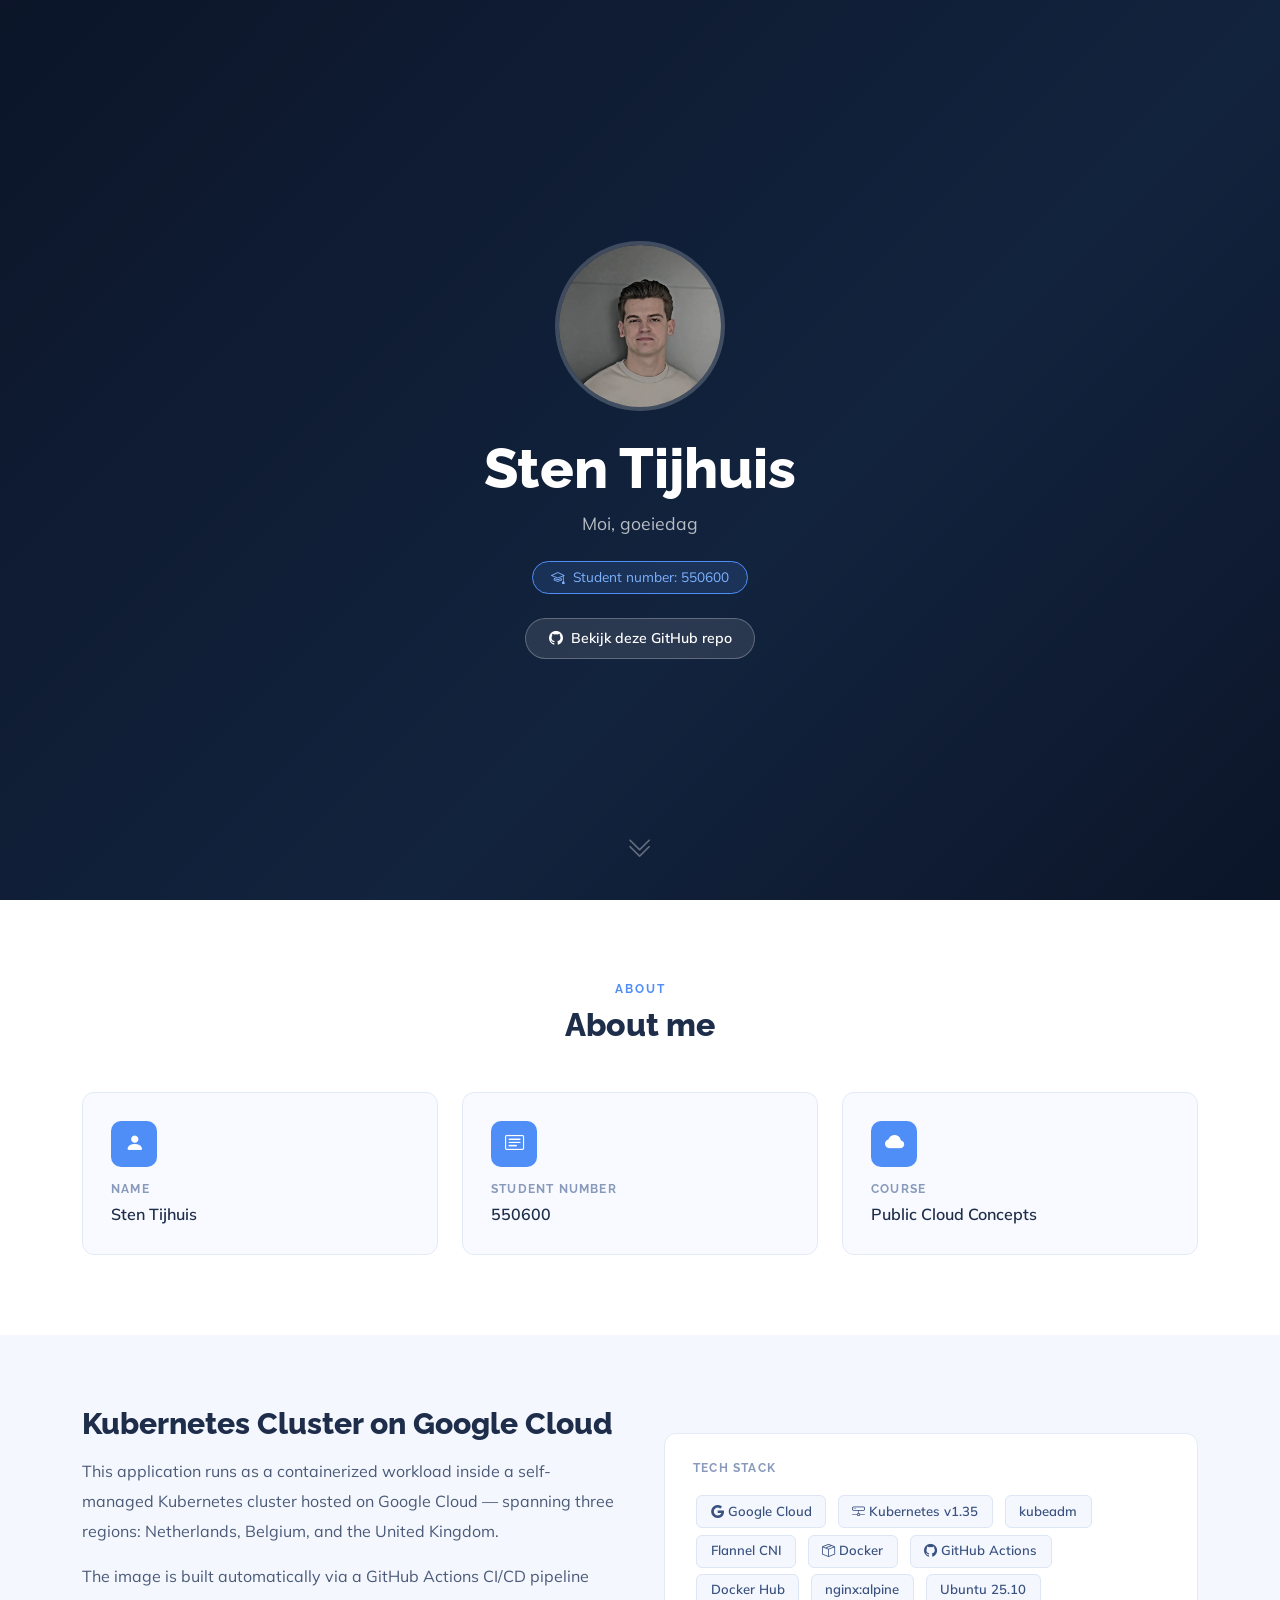
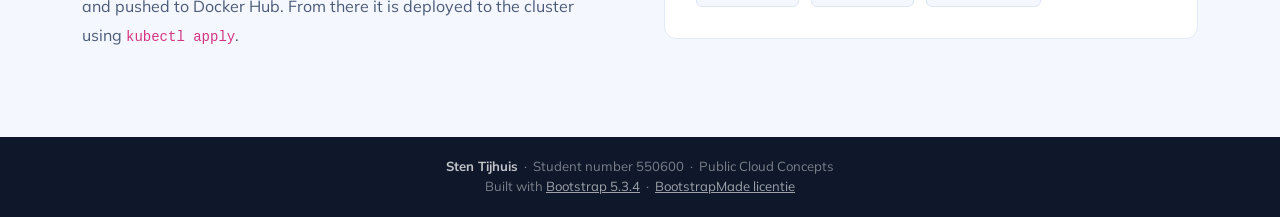
==== commit 481d3f36: "refactor: pipeline week 3 simpeler maken" ====
--- a/Week 1/Bestanden/static-site/index.html
+++ b/Week 1/Bestanden/static-site/index.html
@@ -19,11 +19,6 @@
 </head>
 
 <body>
-
-  <!-- Slot indicator: ingevoegd op build-tijd via Docker ARG -->
-  <div style="background:__SLOT_COLOR__;color:#fff;text-align:center;padding:.5rem 1rem;font-family:Mulish,sans-serif;font-size:.85rem;font-weight:700;letter-spacing:.5px;">
-    Active deployment slot: __SLOT__
-  </div>
 
   <!-- ── Hero ── -->
   <section class="hero">
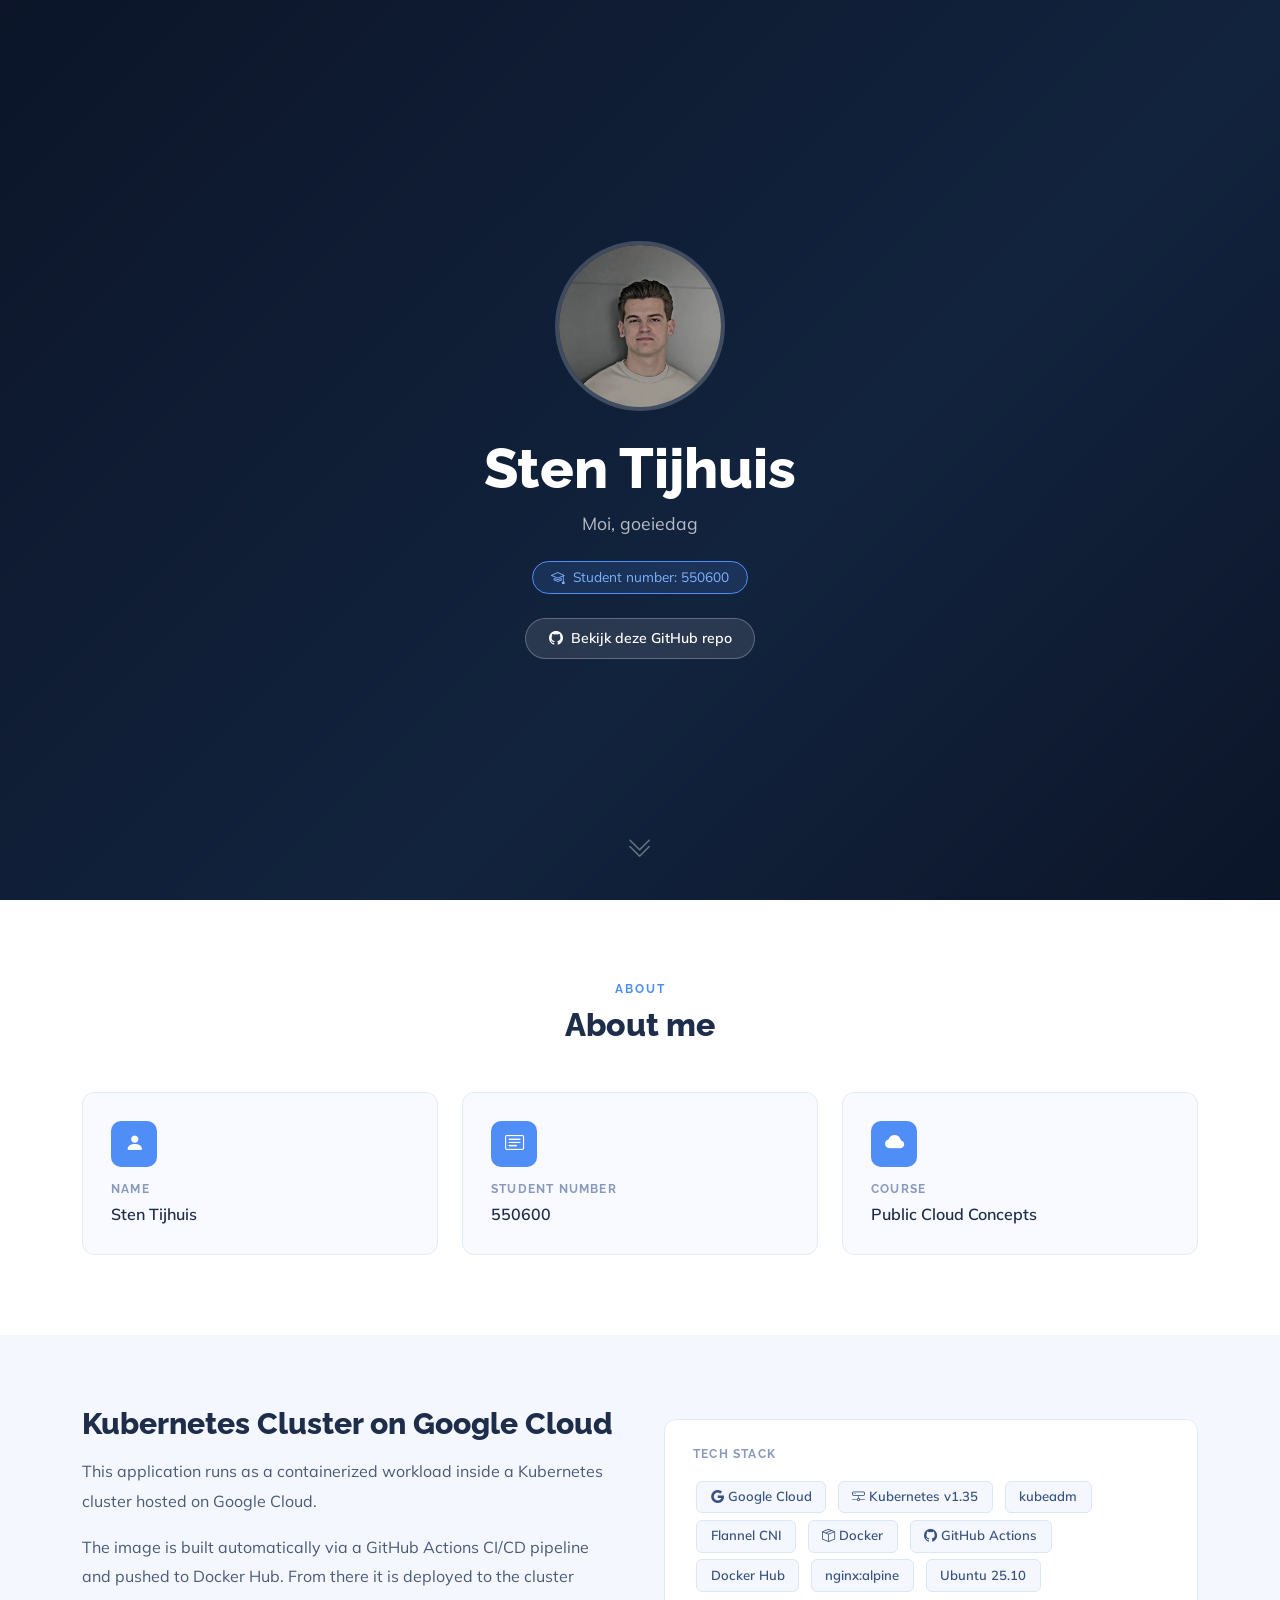
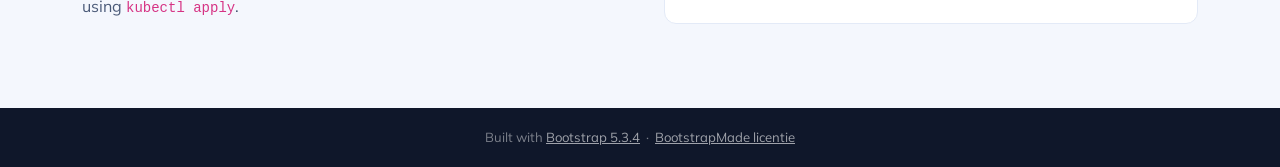
==== commit 8238c06d: "Update index.html" ====
--- a/Week 1/Bestanden/static-site/index.html
+++ b/Week 1/Bestanden/static-site/index.html
@@ -92,9 +92,8 @@
         <div class="col-lg-6" data-aos="fade-right">
           <h2>Kubernetes Cluster on Google Cloud</h2>
           <p>
-            This application runs as a containerized workload inside a self-managed
-            Kubernetes cluster hosted on Google Cloud — spanning three regions:
-            Netherlands, Belgium, and the United Kingdom.
+            This application runs as a containerized workload inside a
+            Kubernetes cluster hosted on Google Cloud.
           </p>
           <p>
             The image is built automatically via a GitHub Actions CI/CD pipeline
@@ -124,8 +123,6 @@
 
   <!-- ── Footer ── -->
   <footer>
-    <strong>Sten Tijhuis</strong> &nbsp;·&nbsp; Student number 550600 &nbsp;·&nbsp; Public Cloud Concepts
-    <br>
     Built with <a href="https://getbootstrap.com/" target="_blank" rel="noopener" style="color:rgba(255,255,255,.6);">Bootstrap 5.3.4</a>
     &nbsp;·&nbsp;
     <a href="https://bootstrapmade.com/license/" target="_blank" rel="noopener" style="color:rgba(255,255,255,.6);">BootstrapMade licentie</a>
